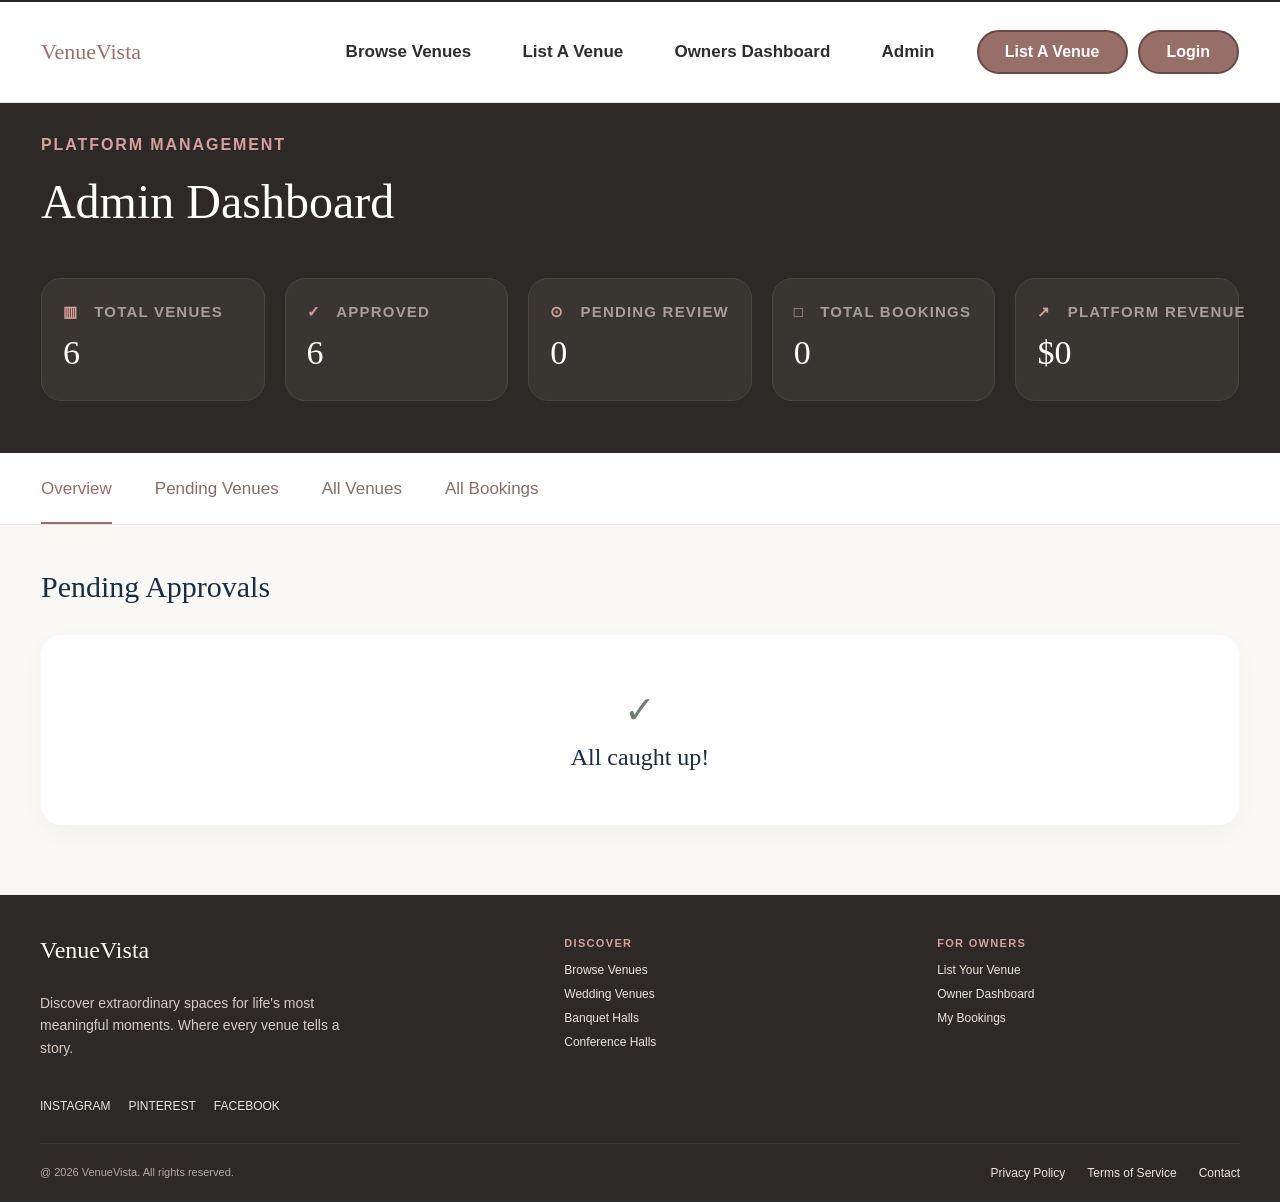
==== frontend/admin.html @ 7b014839 "added html pages and seperate css files for them" ====
<!DOCTYPE html>
<html lang="en">
<head>
  <meta charset="UTF-8">
  <meta name="viewport" content="width=device-width, initial-scale=1.0">
  <title>Admin Dashboard | VenueVista</title>
  <link rel="stylesheet" href="common.css">
  <link rel="stylesheet" href="admin.css">
</head>

<body>
  <section id="navigation-section">
      <div id="container">
        <div id="nav-bar">
          <a id="logo" href="index.html">VenueVista</a>
          <nav id="nav-links">
            <a href="search.html">Browse Venues</a>
            <a href="list.html">List A Venue</a>
            <a href="ownerdashboard.html">Owners Dashboard</a>
            <a href="admin.html">Admin</a>
          </nav>
          <div id="nav-buttons">
            <a id="list-venue-button" href="list.html">List A Venue</a>
            <a id="login-button" href="loginchoice.html">Login</a>
          </div>
        </div>
      </div>
    </section>

 
  <main class="admin-content" id="overview">
    <section class="admin-hero">
      <p class="admin-eyebrow">PLATFORM MANAGEMENT</p>
      <h1>Admin Dashboard</h1>
      <div class="admin-stats">
        <article class="stat-card"><span class="stat-label">▥ &nbsp; TOTAL VENUES</span><strong>6</strong></article>
        <article class="stat-card"><span class="stat-label">✓ &nbsp; APPROVED</span><strong>6</strong></article>
        <article class="stat-card"><span class="stat-label">⊙ &nbsp; PENDING REVIEW</span><strong>0</strong></article>
        <article class="stat-card"><span class="stat-label">□ &nbsp; TOTAL BOOKINGS</span><strong>0</strong></article>
        <article class="stat-card"><span class="stat-label">↗ &nbsp; PLATFORM REVENUE</span><strong>$0</strong></article>
      </div>
    </section>

    <nav class="admin-tabs" aria-label="Admin dashboard sections">
      <a class="active" href="#overview">Overview</a>
      <a href="#pending-venues">Pending Venues</a>
      <a href="#all-venues">All Venues</a>
      <a href="#all-bookings">All Bookings</a>
    </nav>

    <section class="admin-panel" id="pending-venues">
      <h2>Pending Approvals</h2>
      <div class="empty-state"><span aria-hidden="true">✓</span><p>All caught up!</p></div>
    </section>
  </main>

  <section id="footer-section">
      <div id="footer-body">
        <div id="footer-top">

          <div id="footer-details-block">
            <h1>VenueVista</h1>
            <p>Discover extraordinary spaces for life's most meaningful moments. Where every venue tells 
              a story.</p>

            <div class="social-links">
              <a href="">INSTAGRAM</a>
              <a href="">PINTEREST</a>
              <a href="">FACEBOOK</a>
            </div>
          </div>
        
          <div class="footer-nav-links">

            <p>DISCOVER</p>
            <a href="search.html">Browse Venues</a>
            <a href="search.html">Wedding Venues</a>
            <a href="search.html">Banquet Halls</a>
            <a href="search.html">Conference Halls</a>
          
          </div>

          <div class="footer-nav-links">
            <p>FOR OWNERS</p> 
            
                <a href="list.html">List Your Venue</a>
                <a href="ownerdashboard.html">Owner Dashboard</a>
                <a href="mybookings.html">My Bookings</a>
              
          </div>
        
        </div>
        <div id="footer-bottom">
            <p>@ 2026 VenueVista. All rights reserved.</p>

            <div class="footer-links">
            <a href="">Privacy Policy</a>
            <a href="">Terms of Service</a>
            <a href="">Contact</a>
            </div>
          </div>
      </div>
    </section>    
</body>
</html>
---- frontend/common.css ----
:root {
  --ink: #2d2926;
  --cream: #faf7f2;
  --rose: #8c5e58;
  --rose-dark: #523530;
  --line: #413c38;
}

*,
*::before,
*::after {
  box-sizing: border-box;
}

/* Shared legacy navigation used by the dashboard pages. */
#navigation-section {
  color: var(--cream);
  background: var(--ink);
}

#navigation-section #container {
  width: min(100% 1200px);
  margin: 0 auto;
}

#navigation-section #nav-bar {
  display: grid;
  grid-template-columns: 1fr auto 1fr;
  align-items: center;
  gap: 24px;
  min-height: 72px;
  padding: 0;
}

#navigation-section #logo {
  color: var(--cream);
  font: 500 24px "Playfair Display", Georgia, serif;
  text-decoration: none;
}

#navigation-section #nav-links,
#navigation-section #nav-buttons {
  display: flex;
  align-items: center;
}

#navigation-section #nav-links {
  justify-content: center;
  gap: 28px;
  color: #d8cbc4;
  font: 13px "DM Sans", Arial, sans-serif;
}

#navigation-section #nav-links a,
#navigation-section #nav-buttons a {
  text-decoration: none;
}

#navigation-section #nav-links a:hover {
  color: var(--cream);
}

#navigation-section #nav-buttons {
  justify-content: flex-end;
  gap: 10px;
  font: 13px "DM Sans", Arial, sans-serif;
}

#navigation-section #list-venue-button,
#navigation-section #login-button {
  padding: 10px 16px;
  border: 1px solid transparent;
  border-radius: 999px;
}

#navigation-section #list-venue-button {
  color: var(--cream);
  background: var(--rose);
}

#navigation-section #login-button {
  border-color: #79645d;
}

/* Shared legacy footer used by the dashboard pages. */
#footer-section {
  color: var(--cream);
  background: var(--ink);
}

#footer-section #footer-body {
  width: min(100% - 48px, 1200px);
  margin: 0 auto;
  padding: 42px 0 22px;
}

#footer-section #footer-top {
  display: grid;
  grid-template-columns: 1.5fr 1fr 1fr;
  gap: 70px;
  padding-bottom: 30px;
  border-bottom: 1px solid var(--line);
}

#footer-section #footer-details-block {
  max-width: 310px;
}

#footer-section #footer-details-block h1 {
  margin: 0 0 14px;
  font: 500 24px "Playfair Display", Georgia, serif;
}

#footer-section #footer-details-block p {
  color: #d8cbc4;
  font: 14px/1.6 "DM Sans", Arial, sans-serif;
}

#footer-section .social-links,
#footer-section .footer-nav-links {
  display: flex;
  flex-wrap: wrap;
  gap: 18px;
}

#footer-section .social-links {
  margin-top: 26px;
}

#footer-section .footer-nav-links {
  flex-direction: column;
  align-items: flex-start;
  gap: 10px;
}

#footer-section .social-links a,
#footer-section .footer-nav-links a,
#footer-section .footer-links a {
  color: #efe5dc;
  font: 12px "DM Sans", Arial, sans-serif;
  text-decoration: none;
}

#footer-section .footer-nav-links p {
  margin: 0 0 4px;
  color: #d9a09a;
  font: 700 11px "DM Sans", Arial, sans-serif;
  letter-spacing: .12em;
}

#footer-section #footer-bottom {
  display: flex;
  justify-content: space-between;
  gap: 24px;
  padding-top: 22px;
}

#footer-section #footer-bottom p {
  margin: 0;
  color: #b8aaa3;
  font: 11px "DM Sans", Arial, sans-serif;
}

#footer-section .footer-links {
  display: flex;
  flex-wrap: wrap;
  gap: 22px;
}

@media (max-width: 760px) {
  #navigation-section #nav-bar {
    grid-template-columns: 1fr;
    gap: 14px;
    padding: 18px 0;
    text-align: center;
  }

  #navigation-section #nav-links {
    flex-wrap: wrap;
    gap: 10px 18px;
  }

  #navigation-section #nav-buttons {
    justify-content: center;
  }

  #footer-section #footer-body {
    width: min(100% - 30px, 500px);
    padding-top: 34px;
  }

  #footer-section #footer-top {
    grid-template-columns: 1fr 1fr;
    gap: 30px 22px;
  }

  #footer-section #footer-details-block {
    grid-column: 1 / -1;
  }

  #footer-section #footer-bottom {
    flex-direction: column;
    gap: 14px;
  }
}
---- frontend/admin.css ----
body {
  margin: 0;
  font-family: Georgia, serif;
  background-color: #FAF7F2;
  background-size: cover;
  background-position: center;
  background-repeat: no-repeat;
  min-height: 100vh;
}

/*navigation bar styles*/

#container {
  width: 100%; 
}

#nav-bar {
  display: grid;
  grid-template-columns: 1fr auto 1fr;
  align-items: center;
  gap: 20px;
  min-height: 60px;
  padding: 5px 40px;
  background-color: #FEFDFC;
  font-size: 18px;
  color:#2d2926;
}

#nav-links {
  font-family: Inter,Arial;
  display: flex;
  gap: 70px;
  flex-wrap: wrap;
  justify-content: center;
  justify-self: center;
}

#nav-links a {
  color: #2d2926;
  text-decoration: none;
  cursor: pointer;
}

#nav-buttons {
  display: flex;
  gap: 10px;
  justify-self: end;
}

#login-button,
#list-venue-button,
#search-venues-button {
  color: #faf7f2;
  background-color: #8c5e58;
  border: 2px solid #523530;
  border-radius: 50px;
  padding: 10px 18px;
  cursor: pointer;
  font-size: 16px;
}

#login-button,
#list-venue-button {
  text-decoration: none;
}

#logo {
  display: flex;
  font-size: 20px;
  font-weight: bold;
  text-decoration: none;
  color: #AB8984;
}


/* Footer styles */

#footer-body{
  display: flex;
  flex-direction: column;
  background-color: #2d2926;
  padding:25px;
}

#footer-top{
  display: flex;
  flex-direction: row;
  color: #faf7f2;
  gap: 160px;
  border-bottom: 1px solid #413c38;
  padding-bottom: 25px;
}

#footer-details-block{
  display: flex;
  flex-direction: column;
  max-width: 300px;
}
#footer-details-block h1{
  font-size: 20px;
  font-weight: 100;
}

#footer-details-block p{
  font-size: 14px;
  font-family: Inter,Arial;
}

.social-links {
  display: flex;
  flex-direction: row;
  gap: 30px;
  margin-top: 30px;
}

.social-links a{
   text-decoration: none;
   color: #efe5dc;
   font-size: 12px;
}


.footer-nav-links{
  display: flex;
  flex-direction: column;
  line-height: 2.5;
}

.footer-nav-links a{
  text-decoration: none;
  color: #efe5dc;
  font-size: 12px;
}

.footer-nav-links p{
  text-decoration: none;
  color: #efe5dc;
  font-size: 12px;
}

#footer-bottom{
  display: flex;
  flex-direction: row;
  color: #faf7f2;
  gap:450px;
  padding-top: 25px;
}

#nav-bar { font-size: 15px; }
#nav-links { font-size: 15px; }
#logo { font-size: 24px; }
#nav-buttons a, #search-venues-button { font-size: 14px; }
#venue-search { font-size: 14px; }
#location-search input, #venue-type-select, #date-search input { font-size: 15px; }
.location-details p { font-size: 16px; }
.hall-details, .hall-details a { font-size: 12px; }

#footer-bottom p{
  display: flex;
  font-size: 12px;
}


.footer-links {
  display: flex;
  flex-direction: row;
  gap: 30px;
  align-items: center;
}

.footer-links a{
   text-decoration: none;
   color: #efe5dc;
   font-size: 12px;
}

/* Admin dashboard layout. */
:root {
  --admin-ink: #172e44;
  --admin-dark: #2d2926;
  --admin-muted: #a99d99;
  --admin-rose: #986e68;
  --admin-bg: #faf8f5;
  --admin-line: #e9e3de;
}

*,
*::before,
*::after {
  box-sizing: border-box;
}

body {
  overflow-x: hidden;
  background: var(--admin-bg);
  color: var(--admin-ink);
}

#navigation-section {
  background: #ffffff;
  border-top: 2px solid #252329;
  border-bottom: 1px solid var(--admin-line);
}

#navigation-section #container {
  width: 100%;
  padding: 0 clamp(20px, 3.2vw, 52px);
}

#navigation-section #nav-bar {
  min-height: 100px;
  padding: 0;
  background: #ffffff;
}

#navigation-section #logo {
  color: #9a706a;
  font: 400 22px Georgia, serif;
}

#navigation-section #nav-links {
  gap: clamp(24px, 4vw, 72px);
}

#navigation-section #nav-links a {
  color: #302c2a;
  font: 600 17px Arial, sans-serif;
}

#navigation-section #list-venue-button,
#navigation-section #login-button {
  padding: 11px 26px;
  border: 2px solid #684943;
  border-radius: 999px;
  color: #ffffff;
  background: var(--admin-rose);
  font: 600 16px Arial, sans-serif;
}

#navigation-section #login-button {
  padding-inline: 27px;
}

.admin-hero {
  padding: 34px clamp(20px, 3.2vw, 52px) 52px;
  color: #ffffff;
  background: var(--admin-dark);
}

.admin-eyebrow {
  margin: 0 0 25px;
  color: #d9a09a;
  font: 700 16px/1 Arial, sans-serif;
  letter-spacing: .12em;
}

.admin-hero h1 {
  margin: 0 0 52px;
  font: 400 48px/1 Georgia, serif;
}

.admin-stats {
  display: grid;
  grid-template-columns: repeat(5, minmax(0, 1fr));
  gap: 20px;
  max-width: 1555px;
}

.stat-card {
  min-height: 123px;
  padding: 25px 21px 18px;
  border: 1px solid #4a4541;
  border-radius: 20px;
  background: #393531;
}

.stat-label {
  display: block;
  margin-bottom: 17px;
  color: var(--admin-muted);
  font: 700 15px/1 Arial, sans-serif;
  letter-spacing: .08em;
  white-space: nowrap;
}

.stat-label:first-letter {
  color: #d9a09a;
}

.stat-card strong {
  display: block;
  color: #ffffff;
  font: 400 34px/1 Georgia, serif;
}

.admin-tabs {
  display: flex;
  gap: 43px;
  min-height: 72px;
  padding: 0 clamp(20px, 3.2vw, 52px);
  overflow-x: auto;
  background: #ffffff;
  border-bottom: 1px solid var(--admin-line);
}

.admin-tabs a {
  display: flex;
  align-items: center;
  position: relative;
  color: #856d68;
  font: 400 17px Arial, sans-serif;
  text-decoration: none;
  white-space: nowrap;
}

.admin-tabs a.active {
  color: var(--admin-rose);
}

.admin-tabs a.active::after {
  content: "";
  position: absolute;
  right: 0;
  bottom: 0;
  left: 0;
  height: 2px;
  background: var(--admin-rose);
}

.admin-panel {
  min-height: 350px;
  padding: 45px clamp(20px, 3.2vw, 52px) 70px;
  background: var(--admin-bg);
}

.admin-panel h2 {
  margin: 0 0 32px;
  color: var(--admin-ink);
  font: 400 30px/1.1 Georgia, serif;
}

.empty-state {
  display: grid;
  min-height: 190px;
  place-items: center;
  align-content: center;
  border-radius: 20px;
  background: #ffffff;
  box-shadow: 0 8px 25px rgba(45, 41, 38, .03);
}

.empty-state span {
  color: #6d7d70;
  font: 400 38px/1 Arial, sans-serif;
}

.empty-state p {
  margin: 16px 0 0;
  color: var(--admin-ink);
  font: 400 24px/1 Georgia, serif;
}

@media (max-width: 900px) {
  #navigation-section #nav-bar {
    grid-template-columns: 1fr;
    gap: 14px;
    padding: 18px 0;
    text-align: center;
  }

  #navigation-section #logo,
  #navigation-section #nav-links,
  #navigation-section #nav-buttons {
    justify-self: center;
  }

  #navigation-section #logo {
    justify-content: center;
  }

  .admin-hero h1 {
    font-size: 40px;
  }

  .admin-stats {
    grid-template-columns: repeat(2, minmax(0, 1fr));
  }
}

@media (max-width: 560px) {
  .admin-hero {
    padding-block: 28px 34px;
  }

  .admin-eyebrow {
    font-size: 13px;
  }

  .admin-hero h1 {
    margin-bottom: 34px;
    font-size: 34px;
  }

  .admin-stats {
    grid-template-columns: 1fr;
  }

  .admin-tabs {
    gap: 28px;
  }

  .admin-panel h2 {
    font-size: 26px;
  }
}

/* Login choice screen. */
:root {
  --login-ink: #172e44;
  --login-muted: #92766e;
  --login-rose: #986e68;
  --login-bg: #faf8f5;
  --login-line: #e9e2dc;
}

*,
*::before,
*::after {
  box-sizing: border-box;
}

body {
  overflow-x: hidden;
  background: var(--login-bg);
  color: var(--login-ink);
}

#navigation-section,
#footer-section {
  display: block;
}

.login-area {
  display: flex;
  justify-content: center;
  min-height: 100vh;
  padding: 0 20px 70px;
  background: var(--login-bg);
}

.login-choice {
  width: min(100%, 668px);
  padding-top: 0;
  text-align: center;
}

.brand-title {
  margin: -12px 0 48px;
  color: var(--login-rose);
  font: 400 28px/1 Georgia, serif;
}

#login-title {
  margin: 0 0 20px;
  color: #152e46;
  font: 400 34px/1.1 Georgia, serif;
}

.subtitle {
  margin: 0 0 60px;
  color: var(--login-muted);
  font: 400 21px/1.35 Arial, sans-serif;
}

.choice-card {
  padding: 48px;
  border: 1px solid #f0eae5;
  border-radius: 34px;
  background: #ffffff;
  box-shadow: 0 14px 36px rgba(45, 41, 38, .08);
}

.google-button,
.email-button {
  display: flex;
  align-items: center;
  justify-content: center;
  gap: 16px;
  width: 100%;
  height: 80px;
  border-radius: 25px;
  font: 600 22px Arial, sans-serif;
  text-decoration: none;
  transition: transform .2s ease, box-shadow .2s ease, background-color .2s ease;
}

.google-button {
  border: 1px solid var(--login-line);
  color: #171513;
  background: #ffffff;
}

.email-button {
  color: #ffffff;
  background: var(--login-rose);
}

.google-button:hover,
.email-button:hover {
  transform: translateY(-1px);
  box-shadow: 0 6px 14px rgba(45, 41, 38, .1);
}

.google-mark {
  color: #4285f4;
  font: 700 30px Arial, sans-serif;
}

.email-button span {
  font-size: 29px;
  line-height: 1;
}

.divider {
  display: flex;
  align-items: center;
  gap: 26px;
  margin: 28px 0;
  color: var(--login-muted);
  font: 400 18px Arial, sans-serif;
}

.divider::before,
.divider::after {
  content: "";
  flex: 1;
  height: 1px;
  background: var(--login-line);
}

.signup {
  margin: 40px 0 46px;
  color: var(--login-muted);
  font: 400 18px Arial, sans-serif;
}

.signup a {
  color: var(--login-rose);
  text-decoration: none;
}

.signup a:hover,
.back-home:hover {
  text-decoration: underline;
  text-underline-offset: 4px;
}

.back-home {
  color: var(--login-muted);
  font: 400 18px Arial, sans-serif;
  text-decoration: none;
}

@media (max-width: 700px) {
  .login-area {
    padding-inline: 14px;
  }

  .brand-title {
    margin-bottom: 34px;
    font-size: 24px;
  }

  #login-title {
    font-size: 30px;
  }

  .subtitle {
    margin-bottom: 38px;
    font-size: 17px;
  }

  .choice-card {
    padding: 28px 24px;
    border-radius: 26px;
  }

  .google-button,
  .email-button {
    height: 64px;
    font-size: 17px;
  }

  .divider {
    margin-block: 22px;
    font-size: 16px;
  }

  .signup,
  .back-home {
    font-size: 16px;
  }
}
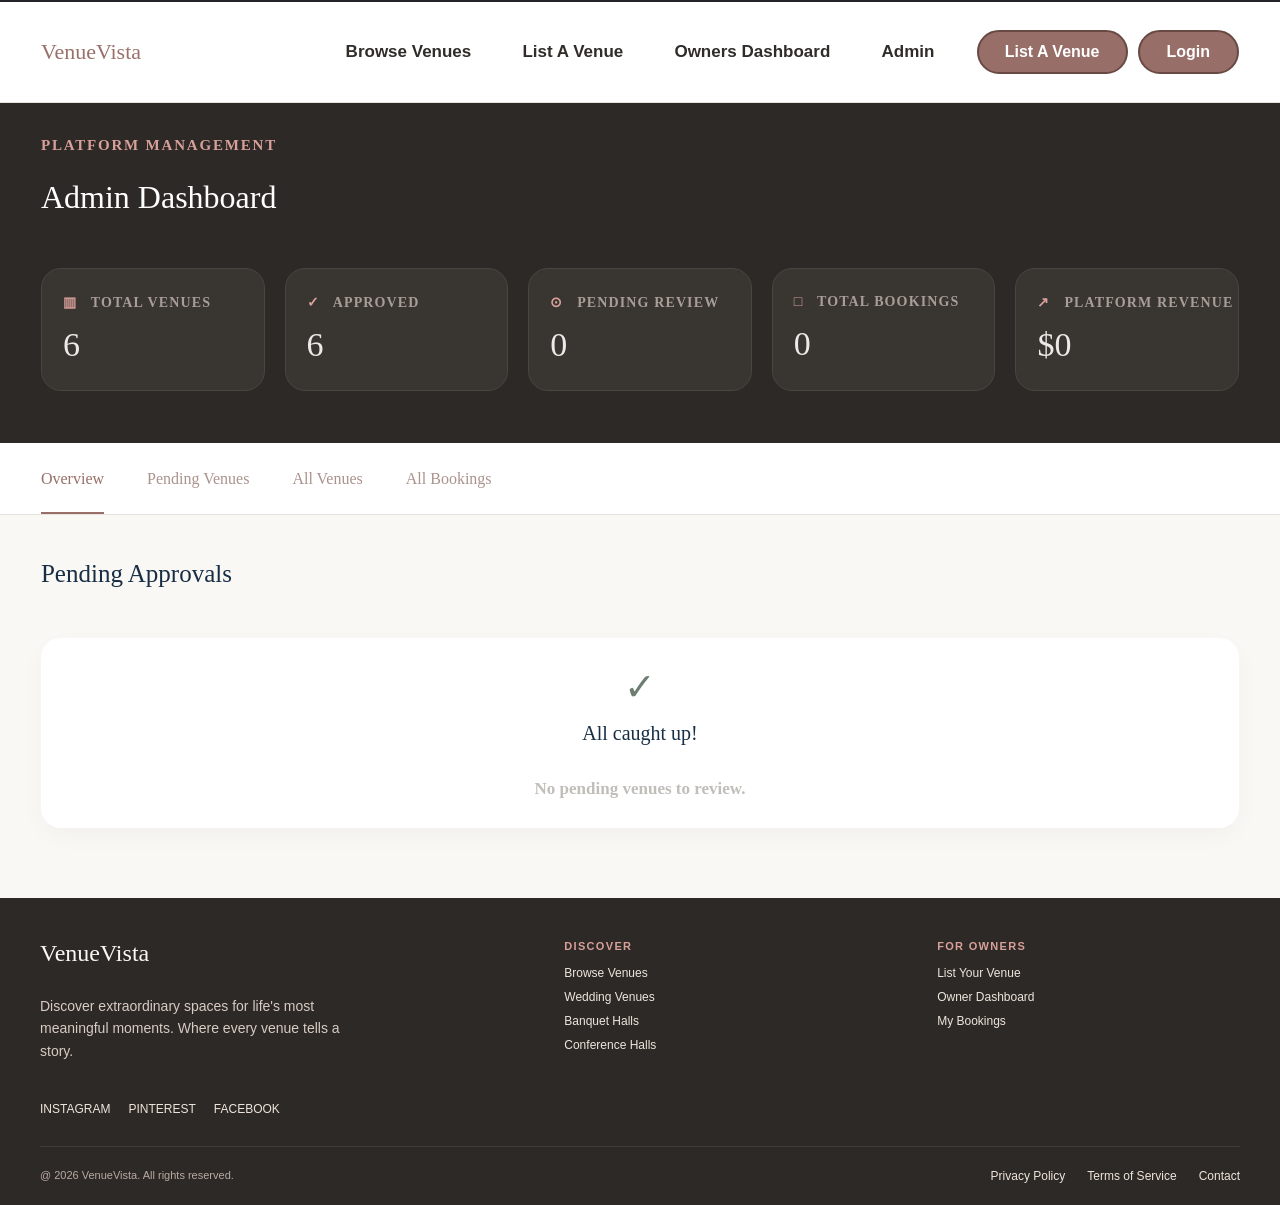
==== commit e7be0d66: "Updated admin page styling" ====
--- a/frontend/admin.html
+++ b/frontend/admin.html
@@ -49,8 +49,10 @@
     </nav>
 
     <section class="admin-panel" id="pending-venues">
-      <h2>Pending Approvals</h2>
-      <div class="empty-state"><span aria-hidden="true">✓</span><p>All caught up!</p></div>
+      <h2>Pending Approvals</h2><br>
+      <div class="empty-state"><span aria-hidden="true">✓</span><p>All caught up!</p><br>
+        <p id="pending-status-p">No pending venues to review.</p>
+      </div>
     </section>
   </main>
 
@@ -92,7 +94,7 @@
         </div>
         <div id="footer-bottom">
             <p>@ 2026 VenueVista. All rights reserved.</p>
-
+            
             <div class="footer-links">
             <a href="">Privacy Policy</a>
             <a href="">Terms of Service</a>
--- a/frontend/admin.css
+++ b/frontend/admin.css
@@ -11,7 +11,7 @@
 /*navigation bar styles*/
 
 #container {
-  width: 100%; 
+  width:100%; 
 }
 
 #nav-bar {
@@ -19,10 +19,11 @@
   grid-template-columns: 1fr auto 1fr;
   align-items: center;
   gap: 20px;
-  min-height: 60px;
+  min-height: 30px;
   padding: 5px 40px;
   background-color: #FEFDFC;
   font-size: 18px;
+  font-weight: lighter;
   color:#2d2926;
 }
 
@@ -62,6 +63,7 @@
 #login-button,
 #list-venue-button {
   text-decoration: none;
+  font-size: 12px;
 }
 
 #logo {
@@ -103,6 +105,7 @@
 
 #footer-details-block p{
   font-size: 14px;
+  color:#c1bdb9;
   font-family: Inter,Arial;
 }
 
@@ -146,10 +149,10 @@
   padding-top: 25px;
 }
 
-#nav-bar { font-size: 15px; }
-#nav-links { font-size: 15px; }
+#nav-bar { font-size: 13px; }
+#nav-links { font-size: 13px; }
 #logo { font-size: 24px; }
-#nav-buttons a, #search-venues-button { font-size: 14px; }
+#nav-buttons a, #search-venues-button { font-size: 12px; }
 #venue-search { font-size: 14px; }
 #location-search input, #venue-type-select, #date-search input { font-size: 15px; }
 .location-details p { font-size: 16px; }
@@ -250,13 +253,17 @@
 .admin-eyebrow {
   margin: 0 0 25px;
   color: #d9a09a;
-  font: 700 16px/1 Arial, sans-serif;
+  font-size: 15px;
+  font-family:calibri;
+  font-weight:bold;
   letter-spacing: .12em;
 }
 
 .admin-hero h1 {
   margin: 0 0 52px;
-  font: 400 48px/1 Georgia, serif;
+  font-size: 32px;
+  font-weight:lighter;
+  font-family: ariel;
 }
 
 .admin-stats {
@@ -278,7 +285,9 @@
   display: block;
   margin-bottom: 17px;
   color: var(--admin-muted);
-  font: 700 15px/1 Arial, sans-serif;
+  font-size: 14px;
+  font-family: calibri;
+  font-weight: bold;
   letter-spacing: .08em;
   white-space: nowrap;
 }
@@ -289,8 +298,8 @@
 
 .stat-card strong {
   display: block;
-  color: #ffffff;
-  font: 400 34px/1 Georgia, serif;
+  color: #ece9e9;
+  font: 400 34px/1 ariel;
 }
 
 .admin-tabs {
@@ -307,8 +316,8 @@
   display: flex;
   align-items: center;
   position: relative;
-  color: #856d68;
-  font: 400 17px Arial, sans-serif;
+  color: #aa928d;
+  font: 400 16px calibri;
   text-decoration: none;
   white-space: nowrap;
 }
@@ -336,9 +345,16 @@
 .admin-panel h2 {
   margin: 0 0 32px;
   color: var(--admin-ink);
-  font: 400 30px/1.1 Georgia, serif;
-}
-
+  font-size: 25px;
+  font-weight: lighter;
+}
+
+#pending-status-p{
+  color:#c1bdb9;
+  font-size: 17px;
+  font-family:ariel;
+  font-weight: bold;
+}
 .empty-state {
   display: grid;
   min-height: 190px;
@@ -357,7 +373,8 @@
 .empty-state p {
   margin: 16px 0 0;
   color: var(--admin-ink);
-  font: 400 24px/1 Georgia, serif;
+  font-family:ariel;
+  font-size: 20px;
 }
 
 @media (max-width: 900px) {
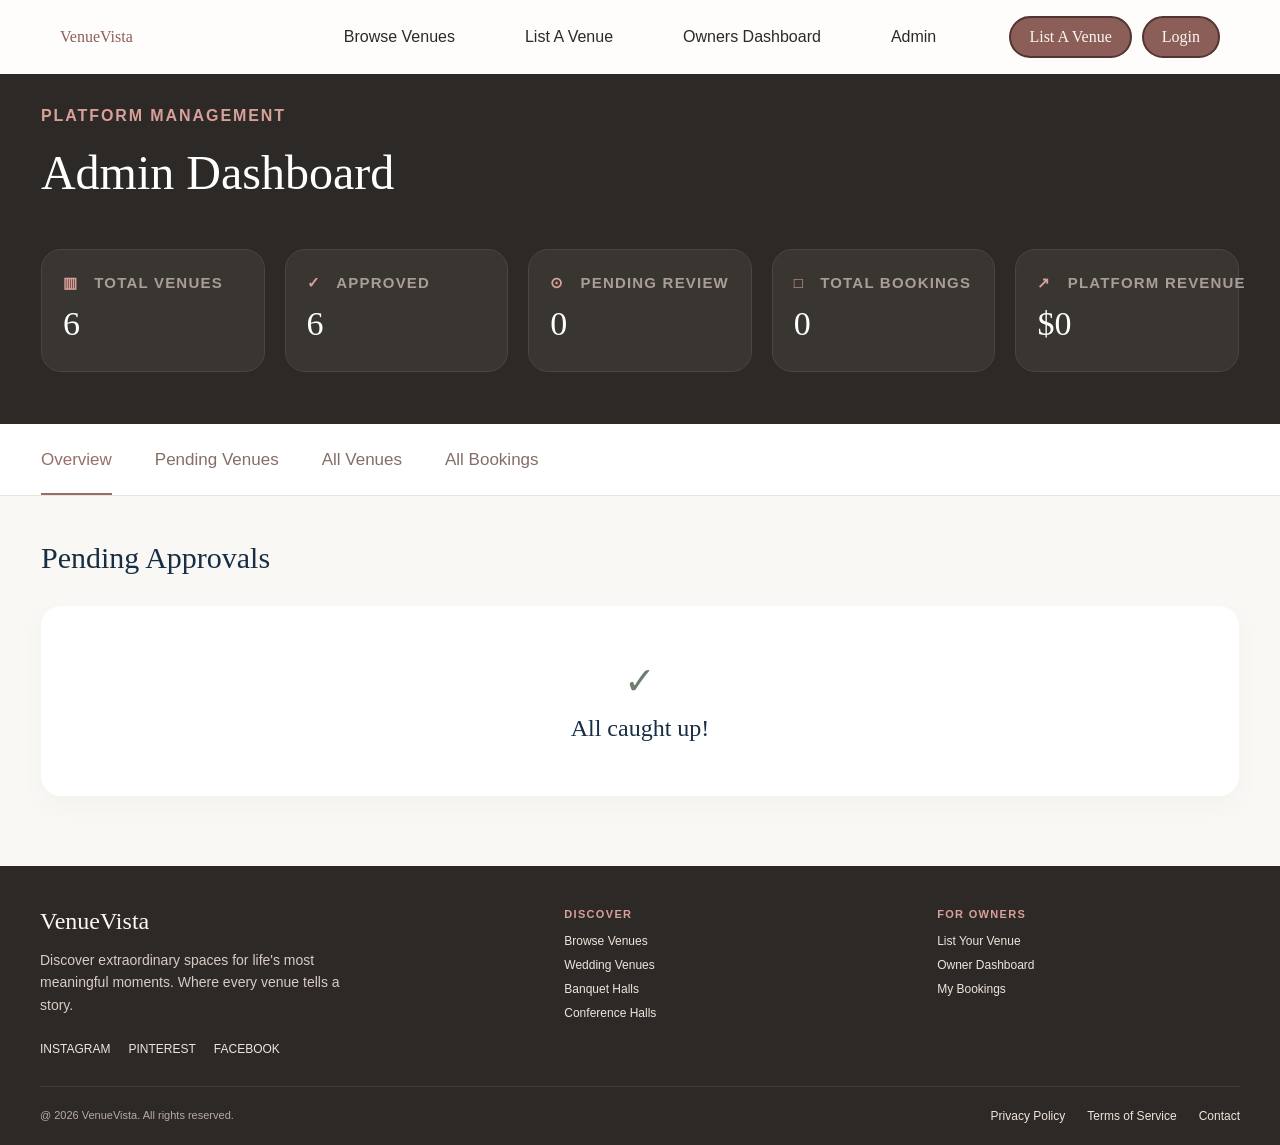
==== commit 26bc4e0f: "fixed css issued and improve appearence" ====
--- a/frontend/admin.html
+++ b/frontend/admin.html
@@ -49,10 +49,8 @@
     </nav>
 
     <section class="admin-panel" id="pending-venues">
-      <h2>Pending Approvals</h2><br>
-      <div class="empty-state"><span aria-hidden="true">✓</span><p>All caught up!</p><br>
-        <p id="pending-status-p">No pending venues to review.</p>
-      </div>
+      <h2>Pending Approvals</h2>
+      <div class="empty-state"><span aria-hidden="true">✓</span><p>All caught up!</p></div>
     </section>
   </main>
 
@@ -94,7 +92,7 @@
         </div>
         <div id="footer-bottom">
             <p>@ 2026 VenueVista. All rights reserved.</p>
-            
+
             <div class="footer-links">
             <a href="">Privacy Policy</a>
             <a href="">Terms of Service</a>
@@ -104,4 +102,4 @@
       </div>
     </section>    
 </body>
-</html>+</html>
--- a/frontend/common.css
+++ b/frontend/common.css
@@ -1,3 +1,105 @@
+body {
+  margin: 0;
+  font-family: Georgia, serif;
+  background-color: #faf7f2;
+  background-size: cover;
+  background-position: center;
+  background-repeat: no-repeat;
+  min-height: 100vh;
+  padding: 0;
+}
+
+/* Keep the shared header visible while the page scrolls. */
+#navigation-section {
+  position: sticky;
+  top: 0;
+  z-index: 1000;
+}
+
+#navigation-section #container {
+  width: 100%;
+  max-width:100%;
+  z-index: 1000; 
+  left: 0;
+  right: 0;
+  top: 0;
+  background-color: #FEFDFC;
+}
+
+ #navigation-section #nav-bar {
+  display: grid;
+  grid-template-columns: 1fr auto 1fr;
+  align-items: center;
+  gap: 20px;
+  min-height: 60px;
+  padding: 1rem 60px;
+  margin: 0 ;
+  background-color: #FEFDFC;
+}
+
+
+#navigation-section #nav-links {
+  font-family: Inter,Arial;
+  display: flex;
+  gap: 70px;
+  flex-wrap: wrap;
+  justify-content: center;
+  justify-self: center;
+}
+
+#navigation-section #nav-links a {
+  color: #2d2926;
+  text-decoration: none;
+  cursor: pointer;
+}
+
+#navigation-section #nav-buttons {
+  display: flex;
+  gap: 10px;
+  justify-self: end;
+}
+
+#navigation-section #login-button,
+#navigation-section #list-venue-button,
+#navigation-section #search-venues-button {
+  color: #faf7f2;
+  background-color: #8c5e58;
+  border: 2px solid #523530;
+  border-radius: 50px;
+  padding: 10px 18px;
+  cursor: pointer;
+  font-size: 16px;
+}
+
+#navigation-section #login-button,
+#navigation-section #list-venue-button {
+  text-decoration: none;
+}
+
+#navigation-section #logo {
+  display: flex;
+  font-size: 1rem;
+  font-weight: 100;
+  text-decoration: none;
+  color: #8c5e58;
+}
+
+/* Reuse the shared light navigation treatment when the homepage is scrolled. */
+#hero-section #nav-bar.site-nav.is-scrolled {
+  color: #2d2926;
+  background-color: #fefdfc;
+  box-shadow: 0 2px 10px rgba(45, 41, 38, .1);
+}
+
+#hero-section #nav-bar.site-nav.is-scrolled #logo,
+#hero-section #nav-bar.site-nav.is-scrolled #nav-links a {
+  color: #2d2926;
+}
+
+#hero-section #nav-bar.site-nav.is-scrolled #logo {
+  color: #8c5e58;
+}
+
 :root {
   --ink: #2d2926;
   --cream: #faf7f2;
@@ -12,75 +114,7 @@
   box-sizing: border-box;
 }
 
-/* Shared legacy navigation used by the dashboard pages. */
-#navigation-section {
-  color: var(--cream);
-  background: var(--ink);
-}
-
-#navigation-section #container {
-  width: min(100% 1200px);
-  margin: 0 auto;
-}
-
-#navigation-section #nav-bar {
-  display: grid;
-  grid-template-columns: 1fr auto 1fr;
-  align-items: center;
-  gap: 24px;
-  min-height: 72px;
-  padding: 0;
-}
-
-#navigation-section #logo {
-  color: var(--cream);
-  font: 500 24px "Playfair Display", Georgia, serif;
-  text-decoration: none;
-}
-
-#navigation-section #nav-links,
-#navigation-section #nav-buttons {
-  display: flex;
-  align-items: center;
-}
-
-#navigation-section #nav-links {
-  justify-content: center;
-  gap: 28px;
-  color: #d8cbc4;
-  font: 13px "DM Sans", Arial, sans-serif;
-}
-
-#navigation-section #nav-links a,
-#navigation-section #nav-buttons a {
-  text-decoration: none;
-}
-
-#navigation-section #nav-links a:hover {
-  color: var(--cream);
-}
-
-#navigation-section #nav-buttons {
-  justify-content: flex-end;
-  gap: 10px;
-  font: 13px "DM Sans", Arial, sans-serif;
-}
-
-#navigation-section #list-venue-button,
-#navigation-section #login-button {
-  padding: 10px 16px;
-  border: 1px solid transparent;
-  border-radius: 999px;
-}
-
-#navigation-section #list-venue-button {
-  color: var(--cream);
-  background: var(--rose);
-}
-
-#navigation-section #login-button {
-  border-color: #79645d;
-}
+
 
 /* Shared legacy footer used by the dashboard pages. */
 #footer-section {
--- a/frontend/admin.css
+++ b/frontend/admin.css
@@ -1,181 +1,3 @@
-body {
-  margin: 0;
-  font-family: Georgia, serif;
-  background-color: #FAF7F2;
-  background-size: cover;
-  background-position: center;
-  background-repeat: no-repeat;
-  min-height: 100vh;
-}
-
-/*navigation bar styles*/
-
-#container {
-  width:100%; 
-}
-
-#nav-bar {
-  display: grid;
-  grid-template-columns: 1fr auto 1fr;
-  align-items: center;
-  gap: 20px;
-  min-height: 30px;
-  padding: 5px 40px;
-  background-color: #FEFDFC;
-  font-size: 18px;
-  font-weight: lighter;
-  color:#2d2926;
-}
-
-#nav-links {
-  font-family: Inter,Arial;
-  display: flex;
-  gap: 70px;
-  flex-wrap: wrap;
-  justify-content: center;
-  justify-self: center;
-}
-
-#nav-links a {
-  color: #2d2926;
-  text-decoration: none;
-  cursor: pointer;
-}
-
-#nav-buttons {
-  display: flex;
-  gap: 10px;
-  justify-self: end;
-}
-
-#login-button,
-#list-venue-button,
-#search-venues-button {
-  color: #faf7f2;
-  background-color: #8c5e58;
-  border: 2px solid #523530;
-  border-radius: 50px;
-  padding: 10px 18px;
-  cursor: pointer;
-  font-size: 16px;
-}
-
-#login-button,
-#list-venue-button {
-  text-decoration: none;
-  font-size: 12px;
-}
-
-#logo {
-  display: flex;
-  font-size: 20px;
-  font-weight: bold;
-  text-decoration: none;
-  color: #AB8984;
-}
-
-
-/* Footer styles */
-
-#footer-body{
-  display: flex;
-  flex-direction: column;
-  background-color: #2d2926;
-  padding:25px;
-}
-
-#footer-top{
-  display: flex;
-  flex-direction: row;
-  color: #faf7f2;
-  gap: 160px;
-  border-bottom: 1px solid #413c38;
-  padding-bottom: 25px;
-}
-
-#footer-details-block{
-  display: flex;
-  flex-direction: column;
-  max-width: 300px;
-}
-#footer-details-block h1{
-  font-size: 20px;
-  font-weight: 100;
-}
-
-#footer-details-block p{
-  font-size: 14px;
-  color:#c1bdb9;
-  font-family: Inter,Arial;
-}
-
-.social-links {
-  display: flex;
-  flex-direction: row;
-  gap: 30px;
-  margin-top: 30px;
-}
-
-.social-links a{
-   text-decoration: none;
-   color: #efe5dc;
-   font-size: 12px;
-}
-
-
-.footer-nav-links{
-  display: flex;
-  flex-direction: column;
-  line-height: 2.5;
-}
-
-.footer-nav-links a{
-  text-decoration: none;
-  color: #efe5dc;
-  font-size: 12px;
-}
-
-.footer-nav-links p{
-  text-decoration: none;
-  color: #efe5dc;
-  font-size: 12px;
-}
-
-#footer-bottom{
-  display: flex;
-  flex-direction: row;
-  color: #faf7f2;
-  gap:450px;
-  padding-top: 25px;
-}
-
-#nav-bar { font-size: 13px; }
-#nav-links { font-size: 13px; }
-#logo { font-size: 24px; }
-#nav-buttons a, #search-venues-button { font-size: 12px; }
-#venue-search { font-size: 14px; }
-#location-search input, #venue-type-select, #date-search input { font-size: 15px; }
-.location-details p { font-size: 16px; }
-.hall-details, .hall-details a { font-size: 12px; }
-
-#footer-bottom p{
-  display: flex;
-  font-size: 12px;
-}
-
-
-.footer-links {
-  display: flex;
-  flex-direction: row;
-  gap: 30px;
-  align-items: center;
-}
-
-.footer-links a{
-   text-decoration: none;
-   color: #efe5dc;
-   font-size: 12px;
-}
 
 /* Admin dashboard layout. */
 :root {
@@ -193,56 +15,7 @@
   box-sizing: border-box;
 }
 
-body {
-  overflow-x: hidden;
-  background: var(--admin-bg);
-  color: var(--admin-ink);
-}
-
-#navigation-section {
-  background: #ffffff;
-  border-top: 2px solid #252329;
-  border-bottom: 1px solid var(--admin-line);
-}
-
-#navigation-section #container {
-  width: 100%;
-  padding: 0 clamp(20px, 3.2vw, 52px);
-}
-
-#navigation-section #nav-bar {
-  min-height: 100px;
-  padding: 0;
-  background: #ffffff;
-}
-
-#navigation-section #logo {
-  color: #9a706a;
-  font: 400 22px Georgia, serif;
-}
-
-#navigation-section #nav-links {
-  gap: clamp(24px, 4vw, 72px);
-}
-
-#navigation-section #nav-links a {
-  color: #302c2a;
-  font: 600 17px Arial, sans-serif;
-}
-
-#navigation-section #list-venue-button,
-#navigation-section #login-button {
-  padding: 11px 26px;
-  border: 2px solid #684943;
-  border-radius: 999px;
-  color: #ffffff;
-  background: var(--admin-rose);
-  font: 600 16px Arial, sans-serif;
-}
-
-#navigation-section #login-button {
-  padding-inline: 27px;
-}
+
 
 .admin-hero {
   padding: 34px clamp(20px, 3.2vw, 52px) 52px;
@@ -253,17 +26,13 @@
 .admin-eyebrow {
   margin: 0 0 25px;
   color: #d9a09a;
-  font-size: 15px;
-  font-family:calibri;
-  font-weight:bold;
+  font: 700 16px/1 Arial, sans-serif;
   letter-spacing: .12em;
 }
 
 .admin-hero h1 {
   margin: 0 0 52px;
-  font-size: 32px;
-  font-weight:lighter;
-  font-family: ariel;
+  font: 400 48px/1 Georgia, serif;
 }
 
 .admin-stats {
@@ -285,9 +54,7 @@
   display: block;
   margin-bottom: 17px;
   color: var(--admin-muted);
-  font-size: 14px;
-  font-family: calibri;
-  font-weight: bold;
+  font: 700 15px/1 Arial, sans-serif;
   letter-spacing: .08em;
   white-space: nowrap;
 }
@@ -298,8 +65,8 @@
 
 .stat-card strong {
   display: block;
-  color: #ece9e9;
-  font: 400 34px/1 ariel;
+  color: #ffffff;
+  font: 400 34px/1 Georgia, serif;
 }
 
 .admin-tabs {
@@ -316,8 +83,8 @@
   display: flex;
   align-items: center;
   position: relative;
-  color: #aa928d;
-  font: 400 16px calibri;
+  color: #856d68;
+  font: 400 17px Arial, sans-serif;
   text-decoration: none;
   white-space: nowrap;
 }
@@ -345,16 +112,9 @@
 .admin-panel h2 {
   margin: 0 0 32px;
   color: var(--admin-ink);
-  font-size: 25px;
-  font-weight: lighter;
-}
-
-#pending-status-p{
-  color:#c1bdb9;
-  font-size: 17px;
-  font-family:ariel;
-  font-weight: bold;
-}
+  font: 400 30px/1.1 Georgia, serif;
+}
+
 .empty-state {
   display: grid;
   min-height: 190px;
@@ -373,8 +133,7 @@
 .empty-state p {
   margin: 16px 0 0;
   color: var(--admin-ink);
-  font-family:ariel;
-  font-size: 20px;
+  font: 400 24px/1 Georgia, serif;
 }
 
 @media (max-width: 900px) {
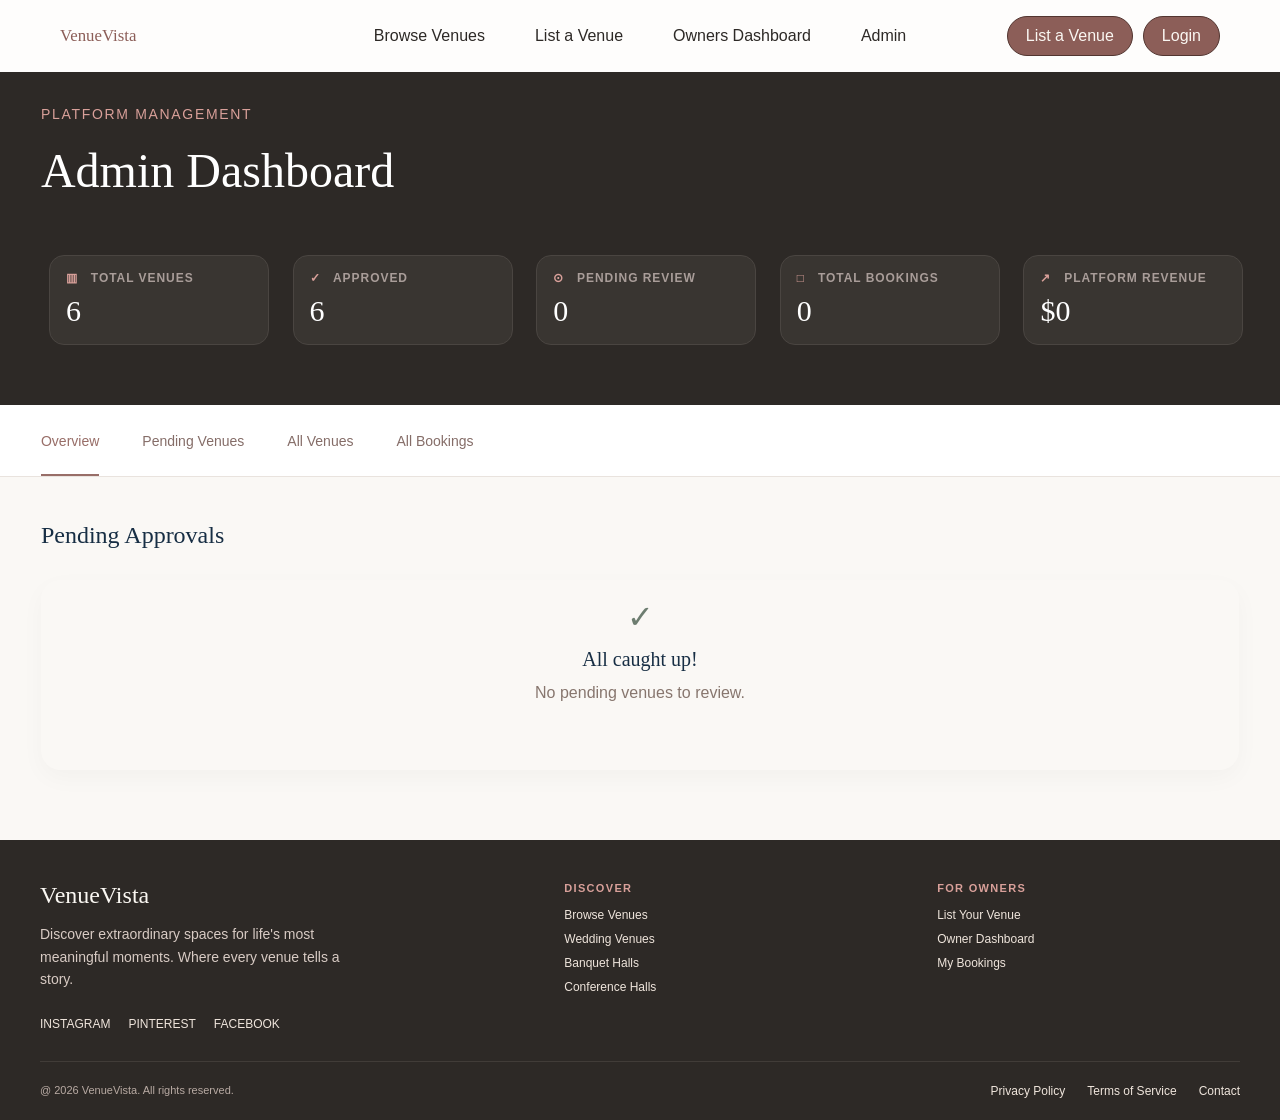
==== commit ac8509db: "Add login page and venue logo - Created a new login.html file for user authentication. - Added a ven" ====
--- a/frontend/admin.html
+++ b/frontend/admin.html
@@ -4,6 +4,7 @@
   <meta charset="UTF-8">
   <meta name="viewport" content="width=device-width, initial-scale=1.0">
   <title>Admin Dashboard | VenueVista</title>
+  <link rel="icon" type="image/x-icon" href="images/venuevista-logo.png" />
   <link rel="stylesheet" href="common.css">
   <link rel="stylesheet" href="admin.css">
 </head>
@@ -15,12 +16,12 @@
           <a id="logo" href="index.html">VenueVista</a>
           <nav id="nav-links">
             <a href="search.html">Browse Venues</a>
-            <a href="list.html">List A Venue</a>
+            <a href="list.html">List a Venue</a>
             <a href="ownerdashboard.html">Owners Dashboard</a>
             <a href="admin.html">Admin</a>
           </nav>
           <div id="nav-buttons">
-            <a id="list-venue-button" href="list.html">List A Venue</a>
+            <a id="list-venue-button" href="list.html">List a Venue</a>
             <a id="login-button" href="loginchoice.html">Login</a>
           </div>
         </div>
@@ -50,7 +51,11 @@
 
     <section class="admin-panel" id="pending-venues">
       <h2>Pending Approvals</h2>
-      <div class="empty-state"><span aria-hidden="true">✓</span><p>All caught up!</p></div>
+      <div class="empty-state">
+        <span aria-hidden="true">✓</span>
+        <p>All caught up!</p>
+        <h6>No pending venues to review.</h6>
+      </div>
     </section>
   </main>
 
--- a/frontend/common.css
+++ b/frontend/common.css
@@ -1,6 +1,6 @@
 body {
   margin: 0;
-  font-family: Georgia, serif;
+  font-family: Arial,sans-serif;
   background-color: #faf7f2;
   background-size: cover;
   background-position: center;
@@ -39,9 +39,9 @@
 
 
 #navigation-section #nav-links {
-  font-family: Inter,Arial;
-  display: flex;
-  gap: 70px;
+  font-family: Arial,sans-serif;
+  display: flex;
+  gap: 50px;
   flex-wrap: wrap;
   justify-content: center;
   justify-self: center;
@@ -64,11 +64,11 @@
 #navigation-section #search-venues-button {
   color: #faf7f2;
   background-color: #8c5e58;
-  border: 2px solid #523530;
+  border: 1.5px solid #523530;
   border-radius: 50px;
   padding: 10px 18px;
   cursor: pointer;
-  font-size: 16px;
+  font-size: 1rem;
 }
 
 #navigation-section #login-button,
@@ -78,13 +78,14 @@
 
 #navigation-section #logo {
   display: flex;
-  font-size: 1rem;
+  font-size: 1.05rem;
   font-weight: 100;
   text-decoration: none;
   color: #8c5e58;
-}
-
-/* Reuse the shared light navigation treatment when the homepage is scrolled. */
+  font-family: Cormorant-Garamond,serif;
+}
+
+
 #hero-section #nav-bar.site-nav.is-scrolled {
   color: #2d2926;
   background-color: #fefdfc;
--- a/frontend/admin.css
+++ b/frontend/admin.css
@@ -16,7 +16,6 @@
 }
 
 
-
 .admin-hero {
   padding: 34px clamp(20px, 3.2vw, 52px) 52px;
   color: #ffffff;
@@ -26,13 +25,15 @@
 .admin-eyebrow {
   margin: 0 0 25px;
   color: #d9a09a;
-  font: 700 16px/1 Arial, sans-serif;
+  font-weight: 500;
+  font-size:0.875rem;
+  font-family: Arial, sans-serif;;
   letter-spacing: .12em;
 }
 
 .admin-hero h1 {
   margin: 0 0 52px;
-  font: 400 48px/1 Georgia, serif;
+  font: 100 3rem/1 Cormorant Garamond,serif;
 }
 
 .admin-stats {
@@ -43,31 +44,40 @@
 }
 
 .stat-card {
-  min-height: 123px;
-  padding: 25px 21px 18px;
+  height: 90px;
+  width: 220px;
+  padding-top: 1rem;
+  padding-left: 1rem;
+  padding-right: 1rem;
+  padding-bottom: 1.25rem;
+  margin: 0.5rem;
   border: 1px solid #4a4541;
-  border-radius: 20px;
+  border-radius: 15px;
   background: #393531;
+}
+
+.stat-card strong{
+ font-family: Cormorant Garamond,serif;
+ display: flex;
+ font-size: 1.875rem;
+ font-weight:lighter;
+ 
 }
 
 .stat-label {
   display: block;
-  margin-bottom: 17px;
+  margin-bottom: 10px;
   color: var(--admin-muted);
-  font: 700 15px/1 Arial, sans-serif;
+  font: 700 0.75rem/1 Inter, sans-serif;
   letter-spacing: .08em;
   white-space: nowrap;
+  
 }
 
 .stat-label:first-letter {
   color: #d9a09a;
 }
 
-.stat-card strong {
-  display: block;
-  color: #ffffff;
-  font: 400 34px/1 Georgia, serif;
-}
 
 .admin-tabs {
   display: flex;
@@ -84,9 +94,10 @@
   align-items: center;
   position: relative;
   color: #856d68;
-  font: 400 17px Arial, sans-serif;
+  font: 400 0.875rem Inter, sans-serif;
   text-decoration: none;
   white-space: nowrap;
+  
 }
 
 .admin-tabs a.active {
@@ -112,7 +123,16 @@
 .admin-panel h2 {
   margin: 0 0 32px;
   color: var(--admin-ink);
-  font: 400 30px/1.1 Georgia, serif;
+  font: normal 1.5rem/1.1 Cormorant Garamond,serif;
+}
+
+.admin-panel h6 {
+  margin: 0 0 32px;
+  color: hsl(20, 10%, 48%);
+  font-family: Inter,sans-serif;
+  line-height: 3rem;
+  font-size: 1rem;
+  font-weight:normal;
 }
 
 .empty-state {
@@ -121,38 +141,22 @@
   place-items: center;
   align-content: center;
   border-radius: 20px;
-  background: #ffffff;
+  background: transparent;
   box-shadow: 0 8px 25px rgba(45, 41, 38, .03);
 }
 
 .empty-state span {
   color: #6d7d70;
-  font: 400 38px/1 Arial, sans-serif;
+  font: 400 32px/1 Cormorant Garamond,serif;
 }
 
 .empty-state p {
   margin: 16px 0 0;
   color: var(--admin-ink);
-  font: 400 24px/1 Georgia, serif;
+  font: 400 1.25rem/1 Georgia, serif;
 }
 
 @media (max-width: 900px) {
-  #navigation-section #nav-bar {
-    grid-template-columns: 1fr;
-    gap: 14px;
-    padding: 18px 0;
-    text-align: center;
-  }
-
-  #navigation-section #logo,
-  #navigation-section #nav-links,
-  #navigation-section #nav-buttons {
-    justify-self: center;
-  }
-
-  #navigation-section #logo {
-    justify-content: center;
-  }
 
   .admin-hero h1 {
     font-size: 40px;
@@ -168,18 +172,6 @@
     padding-block: 28px 34px;
   }
 
-  .admin-eyebrow {
-    font-size: 13px;
-  }
-
-  .admin-hero h1 {
-    margin-bottom: 34px;
-    font-size: 34px;
-  }
-
-  .admin-stats {
-    grid-template-columns: 1fr;
-  }
 
   .admin-tabs {
     gap: 28px;
@@ -190,190 +182,4 @@
   }
 }
 
-/* Login choice screen. */
-:root {
-  --login-ink: #172e44;
-  --login-muted: #92766e;
-  --login-rose: #986e68;
-  --login-bg: #faf8f5;
-  --login-line: #e9e2dc;
-}
 
-*,
-*::before,
-*::after {
-  box-sizing: border-box;
-}
-
-body {
-  overflow-x: hidden;
-  background: var(--login-bg);
-  color: var(--login-ink);
-}
-
-#navigation-section,
-#footer-section {
-  display: block;
-}
-
-.login-area {
-  display: flex;
-  justify-content: center;
-  min-height: 100vh;
-  padding: 0 20px 70px;
-  background: var(--login-bg);
-}
-
-.login-choice {
-  width: min(100%, 668px);
-  padding-top: 0;
-  text-align: center;
-}
-
-.brand-title {
-  margin: -12px 0 48px;
-  color: var(--login-rose);
-  font: 400 28px/1 Georgia, serif;
-}
-
-#login-title {
-  margin: 0 0 20px;
-  color: #152e46;
-  font: 400 34px/1.1 Georgia, serif;
-}
-
-.subtitle {
-  margin: 0 0 60px;
-  color: var(--login-muted);
-  font: 400 21px/1.35 Arial, sans-serif;
-}
-
-.choice-card {
-  padding: 48px;
-  border: 1px solid #f0eae5;
-  border-radius: 34px;
-  background: #ffffff;
-  box-shadow: 0 14px 36px rgba(45, 41, 38, .08);
-}
-
-.google-button,
-.email-button {
-  display: flex;
-  align-items: center;
-  justify-content: center;
-  gap: 16px;
-  width: 100%;
-  height: 80px;
-  border-radius: 25px;
-  font: 600 22px Arial, sans-serif;
-  text-decoration: none;
-  transition: transform .2s ease, box-shadow .2s ease, background-color .2s ease;
-}
-
-.google-button {
-  border: 1px solid var(--login-line);
-  color: #171513;
-  background: #ffffff;
-}
-
-.email-button {
-  color: #ffffff;
-  background: var(--login-rose);
-}
-
-.google-button:hover,
-.email-button:hover {
-  transform: translateY(-1px);
-  box-shadow: 0 6px 14px rgba(45, 41, 38, .1);
-}
-
-.google-mark {
-  color: #4285f4;
-  font: 700 30px Arial, sans-serif;
-}
-
-.email-button span {
-  font-size: 29px;
-  line-height: 1;
-}
-
-.divider {
-  display: flex;
-  align-items: center;
-  gap: 26px;
-  margin: 28px 0;
-  color: var(--login-muted);
-  font: 400 18px Arial, sans-serif;
-}
-
-.divider::before,
-.divider::after {
-  content: "";
-  flex: 1;
-  height: 1px;
-  background: var(--login-line);
-}
-
-.signup {
-  margin: 40px 0 46px;
-  color: var(--login-muted);
-  font: 400 18px Arial, sans-serif;
-}
-
-.signup a {
-  color: var(--login-rose);
-  text-decoration: none;
-}
-
-.signup a:hover,
-.back-home:hover {
-  text-decoration: underline;
-  text-underline-offset: 4px;
-}
-
-.back-home {
-  color: var(--login-muted);
-  font: 400 18px Arial, sans-serif;
-  text-decoration: none;
-}
-
-@media (max-width: 700px) {
-  .login-area {
-    padding-inline: 14px;
-  }
-
-  .brand-title {
-    margin-bottom: 34px;
-    font-size: 24px;
-  }
-
-  #login-title {
-    font-size: 30px;
-  }
-
-  .subtitle {
-    margin-bottom: 38px;
-    font-size: 17px;
-  }
-
-  .choice-card {
-    padding: 28px 24px;
-    border-radius: 26px;
-  }
-
-  .google-button,
-  .email-button {
-    height: 64px;
-    font-size: 17px;
-  }
-
-  .divider {
-    margin-block: 22px;
-    font-size: 16px;
-  }
-
-  .signup,
-  .back-home {
-    font-size: 16px;
-  }
-}
